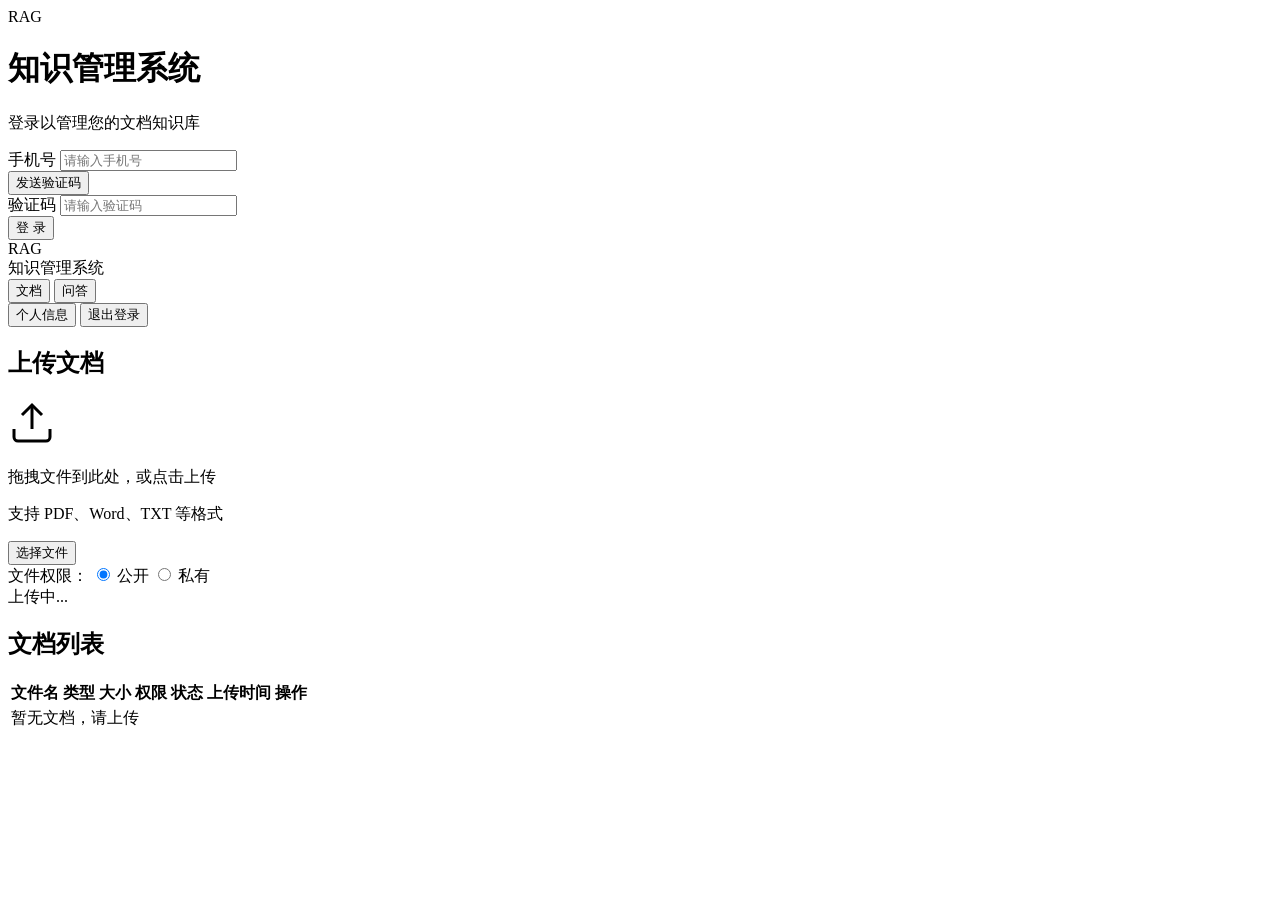
==== frontend/html/index.html @ 2d426584 "Initial commit: AI RAG 企业智能文档问答系统 - python/: FastAPI AI 微服务 (RAG 引擎 + 向量检索 + LLM) - java/: Spring Bo" ====
<!DOCTYPE html>
<html lang="zh-CN">
<head>
    <meta charset="UTF-8">
    <meta name="viewport" content="width=device-width, initial-scale=1.0">
    <title>RAG 知识系统</title>
    <link rel="stylesheet" href="css/style.css">
</head>
<body>
    <div id="app">
        <!-- 登录页面 -->
        <div id="loginPage" class="page active">
            <div class="login-card">
                <div class="login-header">
                    <div class="logo">RAG</div>
                    <h1>知识管理系统</h1>
                    <p class="subtitle">登录以管理您的文档知识库</p>
                </div>
                <div class="login-form">
                    <div class="form-group">
                        <label for="phoneInput">手机号</label>
                        <input type="tel" id="phoneInput" placeholder="请输入手机号" maxlength="11">
                    </div>
                    <div class="form-group">
                        <button id="sendCodeBtn" class="btn btn-secondary">发送验证码</button>
                    </div>
                    <div class="form-group">
                        <label for="codeInput">验证码</label>
                        <input type="text" id="codeInput" placeholder="请输入验证码" maxlength="6">
                    </div>
                    <div class="form-group">
                        <button id="loginBtn" class="btn btn-primary">登 录</button>
                    </div>
                </div>
            </div>
        </div>

        <!-- 主页面 -->
        <div id="mainPage" class="page">
            <!-- 顶部导航 -->
            <header class="header">
                <div class="header-left">
                    <div class="logo-small">RAG</div>
                    <span class="header-title">知识管理系统</span>
                </div>
                <div class="header-right">
                    <span id="userDisplay" class="user-info"></span>
                    <div class="header-tabs">
                        <button id="docTabBtn" class="btn btn-text active-tab">文档</button>
                        <button id="qaTabBtn" class="btn btn-text">问答</button>
                    </div>
                    <button id="profileBtn" class="btn btn-text">个人信息</button>
                    <button id="logoutBtn" class="btn btn-text">退出登录</button>
                </div>
            </header>

            <main class="main-content">
                <!-- 上传区域 -->
                <section class="card upload-section">
                    <h2 class="card-title">上传文档</h2>
                    <div class="upload-area" id="uploadArea">
                        <div class="upload-icon">
                            <svg width="48" height="48" viewBox="0 0 24 24" fill="none" stroke="currentColor" stroke-width="1.5">
                                <path d="M21 15v4a2 2 0 0 1-2 2H5a2 2 0 0 1-2-2v-4"/>
                                <polyline points="17 8 12 3 7 8"/>
                                <line x1="12" y1="3" x2="12" y2="15"/>
                            </svg>
                        </div>
                        <p class="upload-text">拖拽文件到此处，或点击上传</p>
                        <p class="upload-hint">支持 PDF、Word、TXT 等格式</p>
                        <input type="file" id="fileInput" hidden multiple>
                        <button id="selectFileBtn" class="btn btn-primary">选择文件</button>
                    </div>
                    <div class="permission-selector">
                        <span class="permission-label">文件权限：</span>
                        <label class="radio-label">
                            <input type="radio" name="permission" value="0" checked>
                            <span>公开</span>
                        </label>
                        <label class="radio-label">
                            <input type="radio" name="permission" value="1">
                            <span>私有</span>
                        </label>
                    </div>
                    <div id="uploadProgress" class="upload-progress hidden">
                        <div class="progress-bar">
                            <div class="progress-fill"></div>
                        </div>
                        <span class="progress-text">上传中...</span>
                    </div>
                </section>

                <!-- 文档列表 -->
                <section class="card document-list-section">
                    <h2 class="card-title">文档列表</h2>
                    <div class="table-wrapper">
                        <table class="doc-table">
                            <thead>
                                <tr>
                                    <th>文件名</th>
                                    <th>类型</th>
                                    <th>大小</th>
                                    <th>权限</th>
                                    <th>状态</th>
                                    <th>上传时间</th>
                                    <th>操作</th>
                                </tr>
                            </thead>
                            <tbody id="docTableBody">
                                <tr id="emptyRow">
                                    <td colspan="6" class="empty-state">暂无文档，请上传</td>
                                </tr>
                            </tbody>
                        </table>
                    </div>
                </section>

                <!-- 问答视图 -->
                <div id="qaView" style="display:none;">
                    <div class="qa-layout">
                        <aside class="qa-sidebar">
                            <button id="newSessionBtn" class="btn btn-primary btn-block">+ 新建对话</button>
                            <div class="qa-session-list" id="sessionList">
                                <div class="qa-session-empty">暂无对话</div>
                            </div>
                        </aside>
                        <section class="card qa-section">
                            <div class="qa-header">
                                <div class="qa-header-left">
                                    <h2 class="card-title" id="currentSessionTitle" style="margin:0; border:none; padding:0;">智能问答</h2>
                                    <span class="qa-subtitle" id="sessionSubtitle">请选择或新建一个对话</span>
                                </div>
                                <div class="qa-header-right">
                                    <button id="deleteSessionBtn" class="btn btn-danger btn-sm hidden">删除当前对话</button>
                                </div>
                            </div>
                            <div class="qa-messages" id="qaMessages">
                                <div class="qa-empty">请选择或新建一个对话</div>
                            </div>
                            <div class="qa-input-area">
                                <input type="text" id="qaInput" placeholder="请输入您的问题..." maxlength="500">
                                <button id="qaSendBtn" class="btn btn-primary">发送</button>
                            </div>
                        </section>
                    </div>
                </div>

            </main>
        </div>

        <!-- 个人信息弹窗 -->
        <div id="profileModal" class="modal-overlay" style="display:none;">
            <div class="modal-dialog">
                <div class="modal-header">
                    <h2>个人信息</h2>
                    <button id="closeProfileBtn" class="btn btn-text">&times;</button>
                </div>
                <div class="modal-body">
                    <div class="form-row">
                        <div class="form-group">
                            <label for="profilePhone">手机号</label>
                            <input type="text" id="profilePhone" disabled>
                        </div>
                        <div class="form-group">
                            <label for="profileUsername">用户名</label>
                            <input type="text" id="profileUsername" placeholder="设置用户名">
                        </div>
                    </div>
                    <div class="form-row">
                        <div class="form-group">
                            <label for="profileEmail">邮箱</label>
                            <input type="text" id="profileEmail" placeholder="设置邮箱">
                        </div>
                        <div class="form-group">
                            <label for="profilePassword">密码</label>
                            <input type="password" id="profilePassword" placeholder="留空则不修改">
                        </div>
                    </div>
                </div>
                <div class="modal-footer">
                    <button id="saveProfileBtn" class="btn btn-primary">保存修改</button>
                </div>
            </div>
        </div>

    </div>

    <!-- Toast 消息 -->
    <div id="toast" class="toast hidden"></div>

    <script src="js/api.js"></script>
    <script src="js/app.js"></script>
</body>
</html>
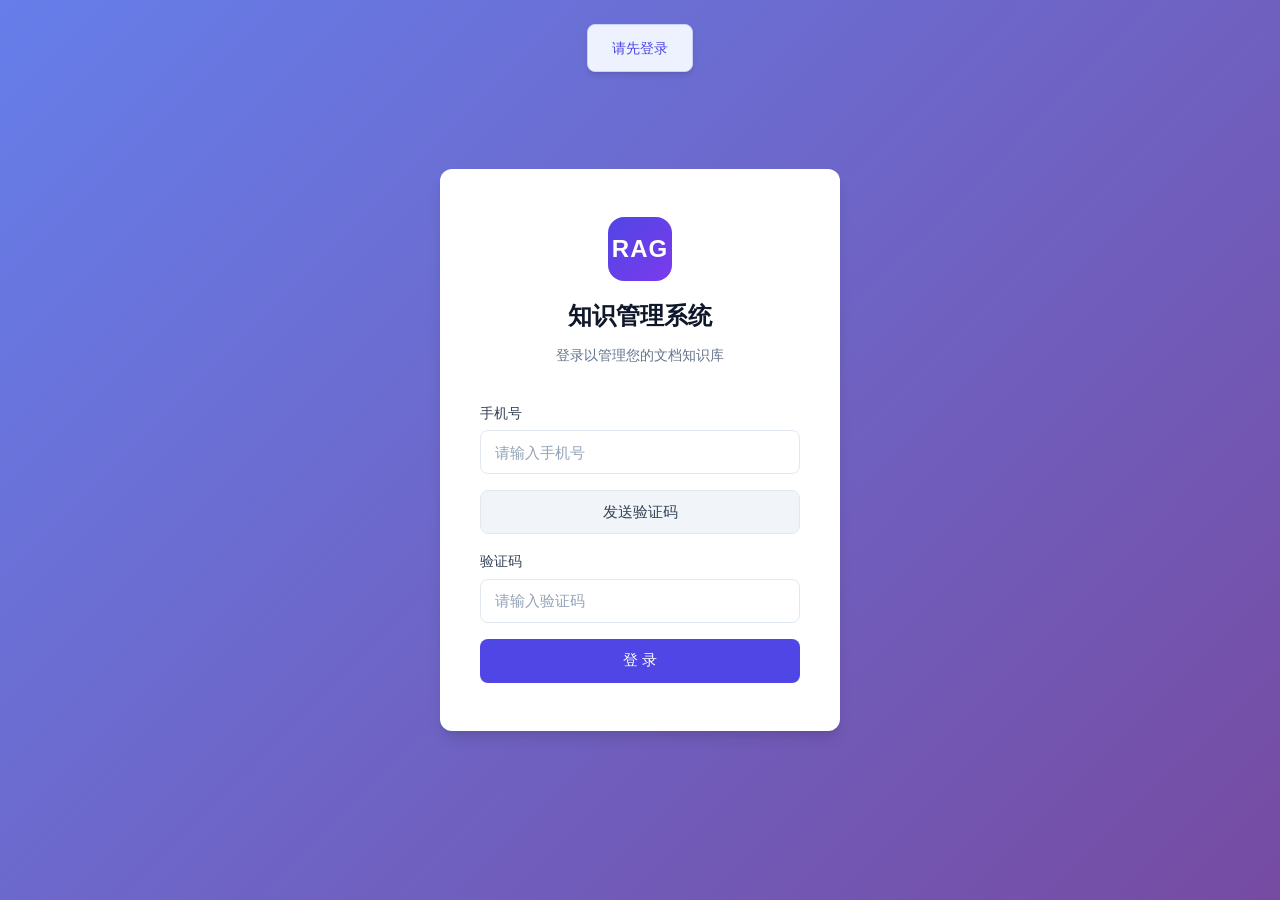
==== commit 48e10bdb: "update: 同步最新代码 - Python/Java/前端全量更新 - Python: RAG 引擎优化（动态 top_k、自适应策略、异常处理） - Java: 新增 strategy 参数透传" ====
--- a/frontend/html/index.html
+++ b/frontend/html/index.html
@@ -138,8 +138,17 @@
                                 <div class="qa-empty">请选择或新建一个对话</div>
                             </div>
                             <div class="qa-input-area">
-                                <input type="text" id="qaInput" placeholder="请输入您的问题..." maxlength="500">
-                                <button id="qaSendBtn" class="btn btn-primary">发送</button>
+                                <div class="qa-toolbar">
+                                    <div class="qa-strategy-group" id="qaStrategyGroup">
+                                        <button class="qa-strategy-btn active" data-value="0">默认</button>
+                                        <button class="qa-strategy-btn" data-value="1">对比</button>
+                                        <button class="qa-strategy-btn" data-value="2">专一</button>
+                                    </div>
+                                </div>
+                                <div class="qa-input-row">
+                                    <input type="text" id="qaInput" placeholder="请输入您的问题..." maxlength="500">
+                                    <button id="qaSendBtn" class="btn btn-primary">发送</button>
+                                </div>
                             </div>
                         </section>
                     </div>
@@ -178,6 +187,7 @@
                     </div>
                 </div>
                 <div class="modal-footer">
+                    <button id="deleteAccountBtn" class="btn btn-danger">注销账户</button>
                     <button id="saveProfileBtn" class="btn btn-primary">保存修改</button>
                 </div>
             </div>
--- a/frontend/html/css/style.css
+++ b/frontend/html/css/style.css
@@ -0,0 +1,1216 @@
+/* ============================================
+   RAG 知识管理系统 - 样式表
+   ============================================ */
+
+:root {
+    --primary: #4f46e5;
+    --primary-hover: #4338ca;
+    --primary-light: #eef2ff;
+    --success: #10b981;
+    --warning: #f59e0b;
+    --danger: #ef4444;
+    --danger-hover: #dc2626;
+    --gray-50: #f8fafc;
+    --gray-100: #f1f5f9;
+    --gray-200: #e2e8f0;
+    --gray-300: #cbd5e1;
+    --gray-400: #94a3b8;
+    --gray-500: #64748b;
+    --gray-600: #475569;
+    --gray-700: #334155;
+    --gray-800: #1e293b;
+    --gray-900: #0f172a;
+    --radius: 8px;
+    --radius-lg: 12px;
+    --shadow: 0 1px 3px rgba(0,0,0,0.08), 0 1px 2px rgba(0,0,0,0.06);
+    --shadow-md: 0 4px 6px -1px rgba(0,0,0,0.1), 0 2px 4px -1px rgba(0,0,0,0.06);
+    --shadow-lg: 0 10px 15px -3px rgba(0,0,0,0.1), 0 4px 6px -2px rgba(0,0,0,0.05);
+    --transition: 0.2s ease;
+}
+
+* {
+    margin: 0;
+    padding: 0;
+    box-sizing: border-box;
+}
+
+body {
+    font-family: -apple-system, BlinkMacSystemFont, "Segoe UI", Roboto, "Noto Sans SC", "PingFang SC", "Microsoft YaHei", sans-serif;
+    background: var(--gray-100);
+    color: var(--gray-800);
+    line-height: 1.6;
+    min-height: 100vh;
+}
+
+/* ============================================
+   页面容器
+   ============================================ */
+
+.page {
+    display: none;
+}
+
+.page.active {
+    display: block;
+}
+
+/* ============================================
+   登录页
+   ============================================ */
+
+#loginPage {
+    display: none;
+    align-items: center;
+    justify-content: center;
+    min-height: 100vh;
+    background: linear-gradient(135deg, #667eea 0%, #764ba2 100%);
+    padding: 20px;
+}
+
+#loginPage.active {
+    display: flex;
+}
+
+.login-card {
+    background: #fff;
+    border-radius: var(--radius-lg);
+    box-shadow: var(--shadow-lg);
+    padding: 48px 40px;
+    width: 100%;
+    max-width: 400px;
+}
+
+.login-header {
+    text-align: center;
+    margin-bottom: 36px;
+}
+
+.logo {
+    width: 64px;
+    height: 64px;
+    background: linear-gradient(135deg, var(--primary) 0%, #7c3aed 100%);
+    border-radius: 16px;
+    display: flex;
+    align-items: center;
+    justify-content: center;
+    font-size: 24px;
+    font-weight: 700;
+    color: #fff;
+    margin: 0 auto 16px;
+    letter-spacing: 1px;
+}
+
+.login-header h1 {
+    font-size: 24px;
+    font-weight: 700;
+    color: var(--gray-900);
+    margin-bottom: 8px;
+}
+
+.subtitle {
+    color: var(--gray-500);
+    font-size: 14px;
+}
+
+.login-form {
+    display: flex;
+    flex-direction: column;
+    gap: 16px;
+}
+
+/* ============================================
+   表单控件
+   ============================================ */
+
+.form-group {
+    display: flex;
+    flex-direction: column;
+    gap: 6px;
+}
+
+.form-group label {
+    font-size: 14px;
+    font-weight: 500;
+    color: var(--gray-700);
+}
+
+input[type="text"],
+input[type="tel"],
+input[type="password"] {
+    width: 100%;
+    height: 44px;
+    padding: 0 14px;
+    border: 1.5px solid var(--gray-200);
+    border-radius: var(--radius);
+    font-size: 15px;
+    color: var(--gray-800);
+    background: #fff;
+    transition: border-color var(--transition), box-shadow var(--transition);
+    outline: none;
+}
+
+input:focus {
+    border-color: var(--primary);
+    box-shadow: 0 0 0 3px rgba(79, 70, 229, 0.1);
+}
+
+input::placeholder {
+    color: var(--gray-400);
+}
+
+/* ============================================
+   按钮
+   ============================================ */
+
+.btn {
+    height: 44px;
+    padding: 0 24px;
+    border: none;
+    border-radius: var(--radius);
+    font-size: 15px;
+    font-weight: 500;
+    cursor: pointer;
+    transition: all var(--transition);
+    display: inline-flex;
+    align-items: center;
+    justify-content: center;
+    gap: 8px;
+    white-space: nowrap;
+}
+
+.btn:disabled {
+    opacity: 0.6;
+    cursor: not-allowed;
+}
+
+.btn-primary {
+    background: var(--primary);
+    color: #fff;
+}
+
+.btn-primary:hover:not(:disabled) {
+    background: var(--primary-hover);
+}
+
+.btn-secondary {
+    background: var(--gray-100);
+    color: var(--gray-700);
+    border: 1.5px solid var(--gray-200);
+}
+
+.btn-secondary:hover:not(:disabled) {
+    background: var(--gray-200);
+}
+
+.btn-danger {
+    background: var(--danger);
+    color: #fff;
+}
+
+.btn-danger:hover:not(:disabled) {
+    background: var(--danger-hover);
+}
+
+.btn-text {
+    background: transparent;
+    color: var(--gray-500);
+    font-size: 14px;
+    height: auto;
+    padding: 6px 12px;
+}
+
+.btn-text:hover {
+    color: var(--gray-700);
+    background: var(--gray-100);
+}
+
+.btn-sm {
+    height: 34px;
+    padding: 0 14px;
+    font-size: 13px;
+}
+
+.btn-block {
+    width: 100%;
+}
+
+/* ============================================
+   主页面头部
+   ============================================ */
+
+.header {
+    background: #fff;
+    border-bottom: 1px solid var(--gray-200);
+    padding: 0 32px;
+    height: 64px;
+    display: flex;
+    align-items: center;
+    justify-content: space-between;
+    box-shadow: var(--shadow);
+    position: sticky;
+    top: 0;
+    z-index: 100;
+}
+
+.header-left {
+    display: flex;
+    align-items: center;
+    gap: 12px;
+}
+
+.logo-small {
+    width: 36px;
+    height: 36px;
+    background: linear-gradient(135deg, var(--primary) 0%, #7c3aed 100%);
+    border-radius: 10px;
+    display: flex;
+    align-items: center;
+    justify-content: center;
+    font-size: 14px;
+    font-weight: 700;
+    color: #fff;
+    letter-spacing: 1px;
+}
+
+.header-title {
+    font-size: 18px;
+    font-weight: 600;
+    color: var(--gray-900);
+}
+
+.header-right {
+    display: flex;
+    align-items: center;
+    gap: 16px;
+}
+
+.user-info {
+    font-size: 14px;
+    color: var(--gray-600);
+}
+
+/* ============================================
+   主内容区
+   ============================================ */
+
+.main-content {
+    max-width: 1100px;
+    margin: 0 auto;
+    padding: 32px 24px;
+    display: flex;
+    flex-direction: column;
+    gap: 28px;
+}
+
+/* ============================================
+   卡片
+   ============================================ */
+
+.card {
+    background: #fff;
+    border-radius: var(--radius-lg);
+    box-shadow: var(--shadow);
+    padding: 28px;
+}
+
+.card-title {
+    font-size: 18px;
+    font-weight: 600;
+    color: var(--gray-900);
+    margin-bottom: 20px;
+    padding-bottom: 12px;
+    border-bottom: 1px solid var(--gray-100);
+}
+
+/* ============================================
+   上传区域
+   ============================================ */
+
+.upload-area {
+    border: 2px dashed var(--gray-300);
+    border-radius: var(--radius-lg);
+    padding: 48px 24px;
+    text-align: center;
+    cursor: pointer;
+    transition: all var(--transition);
+    background: var(--gray-50);
+}
+
+.upload-area:hover,
+.upload-area.dragover {
+    border-color: var(--primary);
+    background: var(--primary-light);
+}
+
+.upload-icon {
+    color: var(--gray-400);
+    margin-bottom: 12px;
+}
+
+.upload-area:hover .upload-icon,
+.upload-area.dragover .upload-icon {
+    color: var(--primary);
+}
+
+.upload-text {
+    font-size: 16px;
+    font-weight: 500;
+    color: var(--gray-700);
+    margin-bottom: 6px;
+}
+
+.upload-hint {
+    font-size: 13px;
+    color: var(--gray-400);
+    margin-bottom: 20px;
+}
+
+.permission-selector {
+    margin-top: 16px;
+    display: flex;
+    align-items: center;
+    gap: 16px;
+    padding: 12px 16px;
+    background: var(--gray-50);
+    border-radius: var(--radius);
+}
+
+.permission-label {
+    font-size: 14px;
+    font-weight: 500;
+    color: var(--gray-700);
+}
+
+.radio-label {
+    display: inline-flex;
+    align-items: center;
+    gap: 6px;
+    font-size: 14px;
+    color: var(--gray-700);
+    cursor: pointer;
+}
+
+.radio-label input[type="radio"] {
+    width: 16px;
+    height: 16px;
+    accent-color: var(--primary);
+    cursor: pointer;
+}
+
+.upload-progress {
+    margin-top: 16px;
+    display: flex;
+    align-items: center;
+    gap: 12px;
+}
+
+.progress-bar {
+    flex: 1;
+    height: 6px;
+    background: var(--gray-200);
+    border-radius: 3px;
+    overflow: hidden;
+}
+
+.progress-fill {
+    height: 100%;
+    width: 0%;
+    background: var(--primary);
+    border-radius: 3px;
+    transition: width 0.3s ease;
+}
+
+.progress-text {
+    font-size: 13px;
+    color: var(--gray-500);
+    white-space: nowrap;
+}
+
+/* ============================================
+   文档表格
+   ============================================ */
+
+.table-wrapper {
+    overflow-x: auto;
+}
+
+.doc-table {
+    width: 100%;
+    border-collapse: collapse;
+    font-size: 14px;
+}
+
+.doc-table thead {
+    background: var(--gray-50);
+}
+
+.doc-table th {
+    padding: 12px 16px;
+    text-align: left;
+    font-weight: 600;
+    color: var(--gray-600);
+    font-size: 13px;
+    text-transform: uppercase;
+    letter-spacing: 0.5px;
+    border-bottom: 1px solid var(--gray-200);
+}
+
+.doc-table td {
+    padding: 14px 16px;
+    border-bottom: 1px solid var(--gray-100);
+    color: var(--gray-700);
+    vertical-align: middle;
+}
+
+.doc-table tbody tr:hover {
+    background: var(--gray-50);
+}
+
+.doc-table tbody tr:last-child td {
+    border-bottom: none;
+}
+
+.empty-state {
+    text-align: center;
+    color: var(--gray-400);
+    padding: 48px 16px !important;
+    font-size: 15px;
+}
+
+/* 文件名列 */
+.file-name {
+    display: flex;
+    align-items: center;
+    gap: 10px;
+    font-weight: 500;
+}
+
+.file-icon {
+    width: 32px;
+    height: 32px;
+    border-radius: 6px;
+    display: flex;
+    align-items: center;
+    justify-content: center;
+    font-size: 12px;
+    font-weight: 600;
+    color: #fff;
+    flex-shrink: 0;
+}
+
+.file-icon.pdf { background: #ef4444; }
+.file-icon.word { background: #2563eb; }
+.file-icon.txt { background: #64748b; }
+.file-icon.image { background: #10b981; }
+.file-icon.other { background: var(--gray-400); }
+
+.file-name-text {
+    overflow: hidden;
+    text-overflow: ellipsis;
+    white-space: nowrap;
+    max-width: 240px;
+}
+
+/* 类型标签 */
+.type-tag {
+    display: inline-block;
+    padding: 2px 10px;
+    border-radius: 4px;
+    font-size: 12px;
+    font-weight: 500;
+}
+
+.type-tag.pdf { background: #fef2f2; color: #dc2626; }
+.type-tag.word { background: #eff6ff; color: #2563eb; }
+.type-tag.txt { background: #f1f5f9; color: #475569; }
+.type-tag.image { background: #ecfdf5; color: #059669; }
+.type-tag.other { background: var(--gray-100); color: var(--gray-600); }
+
+/* 权限标签 */
+.perm-tag {
+    display: inline-block;
+    padding: 3px 10px;
+    border-radius: 12px;
+    font-size: 12px;
+    font-weight: 500;
+}
+
+.perm-tag.public {
+    background: #dbeafe;
+    color: #1d4ed8;
+}
+
+.perm-tag.private {
+    background: #fef3c7;
+    color: #d97706;
+}
+
+/* 状态标签 */
+.status-tag {
+    display: inline-block;
+    padding: 3px 10px;
+    border-radius: 12px;
+    font-size: 12px;
+    font-weight: 500;
+}
+
+.status-tag.uploaded {
+    background: #dbeafe;
+    color: #1d4ed8;
+}
+
+.status-tag.processing {
+    background: #fef3c7;
+    color: #d97706;
+}
+
+.status-tag.completed {
+    background: #d1fae5;
+    color: #059669;
+}
+
+.status-tag.failed {
+    background: #fee2e2;
+    color: #dc2626;
+}
+
+/* 操作列 */
+.action-btns {
+    display: flex;
+    gap: 6px;
+}
+
+/* 文件大小 */
+.file-size {
+    color: var(--gray-500);
+    font-size: 13px;
+}
+
+/* ============================================
+   Toast 消息
+   ============================================ */
+
+.toast {
+    position: fixed;
+    top: 24px;
+    left: 50%;
+    transform: translateX(-50%);
+    padding: 12px 24px;
+    border-radius: var(--radius);
+    font-size: 14px;
+    font-weight: 500;
+    z-index: 1000;
+    box-shadow: var(--shadow-md);
+    transition: opacity 0.3s ease, transform 0.3s ease;
+    pointer-events: none;
+}
+
+.toast.hidden {
+    opacity: 0;
+    transform: translateX(-50%) translateY(-12px);
+}
+
+.toast.show {
+    opacity: 1;
+    transform: translateX(-50%) translateY(0);
+}
+
+.toast.success {
+    background: #d1fae5;
+    color: #065f46;
+    border: 1px solid #a7f3d0;
+}
+
+.toast.error {
+    background: #fee2e2;
+    color: #991b1b;
+    border: 1px solid #fecaca;
+}
+
+.toast.info {
+    background: var(--primary-light);
+    color: var(--primary);
+    border: 1px solid #c7d2fe;
+}
+
+/* ============================================
+   弹窗
+   ============================================ */
+
+.modal-overlay {
+    position: fixed;
+    top: 0;
+    left: 0;
+    width: 100%;
+    height: 100%;
+    background: rgba(0, 0, 0, 0.5);
+    display: none;
+    align-items: center;
+    justify-content: center;
+    z-index: 1000;
+}
+
+.modal-dialog {
+    background: #fff;
+    border-radius: var(--radius-lg);
+    box-shadow: var(--shadow-lg);
+    width: 100%;
+    max-width: 480px;
+    margin: 20px;
+    overflow: hidden;
+}
+
+.modal-header {
+    display: flex;
+    align-items: center;
+    justify-content: space-between;
+    padding: 20px 24px 0;
+}
+
+.modal-header h2 {
+    font-size: 18px;
+    font-weight: 600;
+    color: var(--gray-900);
+}
+
+.modal-header .btn-text {
+    font-size: 24px;
+    line-height: 1;
+    padding: 0 4px;
+    color: var(--gray-400);
+}
+
+.modal-header .btn-text:hover {
+    color: var(--gray-600);
+}
+
+.modal-body {
+    padding: 20px 24px;
+    display: flex;
+    flex-direction: column;
+    gap: 16px;
+}
+
+.modal-footer {
+    padding: 0 24px 20px;
+    display: flex;
+    justify-content: flex-end;
+    gap: 12px;
+}
+
+.form-row {
+    display: grid;
+    grid-template-columns: 1fr 1fr;
+    gap: 16px;
+}
+
+@media (max-width: 768px) {
+    .form-row {
+        grid-template-columns: 1fr;
+    }
+}
+
+/* ============================================
+   头部选项卡
+   ============================================ */
+
+.header-tabs {
+    display: flex;
+    gap: 4px;
+}
+
+.header-tabs .btn-text {
+    font-weight: 500;
+    color: var(--gray-500);
+    padding: 6px 14px;
+    border-radius: 6px;
+}
+
+.header-tabs .btn-text.active-tab {
+    color: var(--primary);
+    background: var(--primary-light);
+}
+
+/* ============================================
+   问答
+   ============================================ */
+
+.qa-section {
+    display: flex;
+    flex-direction: column;
+    min-height: 500px;
+}
+
+.qa-header {
+    display: flex;
+    align-items: center;
+    justify-content: space-between;
+    margin-bottom: 16px;
+    padding-bottom: 12px;
+    border-bottom: 1px solid var(--gray-100);
+}
+
+.qa-header-left {
+    display: flex;
+    align-items: baseline;
+    gap: 12px;
+}
+
+.qa-header-right {
+    display: flex;
+    align-items: center;
+    gap: 8px;
+}
+
+.qa-subtitle {
+    font-size: 13px;
+    color: var(--gray-400);
+}
+
+.qa-messages {
+    flex: 1;
+    overflow-y: auto;
+    padding: 16px 0;
+    min-height: 360px;
+    max-height: 480px;
+    display: flex;
+    flex-direction: column;
+    gap: 16px;
+}
+
+.qa-empty {
+    text-align: center;
+    color: var(--gray-400);
+    padding: 60px 16px;
+    font-size: 15px;
+}
+
+.qa-message-group {
+    display: flex;
+    flex-direction: column;
+    gap: 8px;
+    position: relative;
+    padding: 8px 8px 4px;
+    border-radius: var(--radius);
+    transition: background var(--transition);
+}
+
+.qa-message-group:hover {
+    background: var(--gray-50);
+}
+
+.qa-message-group.selected {
+    background: var(--primary-light);
+    outline: 1px solid var(--primary);
+}
+
+.qa-group-controls {
+    display: flex;
+    align-items: center;
+    justify-content: space-between;
+    margin-bottom: 2px;
+}
+
+.qa-checkbox-label {
+    display: flex;
+    align-items: center;
+    gap: 4px;
+    font-size: 12px;
+    color: var(--gray-500);
+    cursor: pointer;
+    user-select: none;
+}
+
+.qa-checkbox-label input[type="checkbox"] {
+    width: 16px;
+    height: 16px;
+    accent-color: var(--primary);
+    cursor: pointer;
+}
+
+.qa-delete-single {
+    background: none;
+    border: none;
+    color: var(--gray-400);
+    font-size: 18px;
+    cursor: pointer;
+    padding: 0 4px;
+    line-height: 1;
+    border-radius: 4px;
+    transition: all var(--transition);
+    opacity: 0;
+}
+
+.qa-message-group:hover .qa-delete-single {
+    opacity: 1;
+}
+
+.qa-delete-single:hover {
+    color: var(--danger);
+    background: var(--gray-100);
+}
+
+.qa-msg {
+    display: flex;
+    gap: 10px;
+    max-width: 85%;
+}
+
+.qa-question {
+    align-self: flex-end;
+    flex-direction: row-reverse;
+}
+
+.qa-answer {
+    align-self: flex-start;
+}
+
+.qa-msg-label {
+    width: 28px;
+    height: 28px;
+    border-radius: 50%;
+    display: flex;
+    align-items: center;
+    justify-content: center;
+    font-size: 13px;
+    font-weight: 600;
+    flex-shrink: 0;
+}
+
+.qa-question .qa-msg-label {
+    background: var(--primary);
+    color: #fff;
+}
+
+.qa-answer .qa-msg-label {
+    background: var(--gray-200);
+    color: var(--gray-600);
+}
+
+.qa-msg-content {
+    padding: 10px 14px;
+    border-radius: 12px;
+    font-size: 14px;
+    line-height: 1.6;
+    word-break: break-word;
+}
+
+.qa-question .qa-msg-content {
+    background: var(--primary);
+    color: #fff;
+    border-bottom-right-radius: 4px;
+}
+
+.qa-answer .qa-msg-content {
+    background: var(--gray-50);
+    color: var(--gray-800);
+    border-bottom-left-radius: 4px;
+}
+
+/* Markdown 渲染内容样式 */
+.qa-answer .markdown-body > :first-child {
+    margin-top: 0;
+}
+
+.qa-answer .markdown-body > :last-child {
+    margin-bottom: 0;
+}
+
+.qa-answer .markdown-body h1,
+.qa-answer .markdown-body h2,
+.qa-answer .markdown-body h3 {
+    margin: 16px 0 8px;
+    font-weight: 600;
+    color: var(--gray-900);
+    line-height: 1.4;
+}
+
+.qa-answer .markdown-body h1 { font-size: 18px; }
+.qa-answer .markdown-body h2 { font-size: 16px; }
+.qa-answer .markdown-body h3 { font-size: 15px; }
+
+.qa-answer .markdown-body p {
+    margin: 6px 0;
+    line-height: 1.7;
+}
+
+.qa-answer .markdown-body strong {
+    font-weight: 600;
+    color: var(--gray-900);
+}
+
+.qa-answer .markdown-body ul,
+.qa-answer .markdown-body ol {
+    margin: 6px 0;
+    padding-left: 20px;
+}
+
+.qa-answer .markdown-body li {
+    margin: 4px 0;
+    line-height: 1.7;
+}
+
+.qa-answer .markdown-body li > strong {
+    color: var(--primary);
+}
+
+.qa-answer .markdown-body code {
+    font-family: "SF Mono", "Cascadia Code", Consolas, monospace;
+    font-size: 13px;
+    background: var(--gray-200);
+    padding: 1px 6px;
+    border-radius: 4px;
+    color: var(--gray-800);
+}
+
+.qa-answer .markdown-body pre {
+    margin: 10px 0;
+    padding: 12px 16px;
+    background: var(--gray-800);
+    border-radius: var(--radius);
+    overflow-x: auto;
+}
+
+.qa-answer .markdown-body pre code {
+    background: none;
+    padding: 0;
+    color: #e2e8f0;
+    font-size: 13px;
+    line-height: 1.5;
+}
+
+.qa-answer .markdown-body hr {
+    border: none;
+    border-top: 1px solid var(--gray-200);
+    margin: 16px 0;
+}
+
+.qa-msg-time {
+    font-size: 11px;
+    color: var(--gray-400);
+    align-self: flex-end;
+    padding: 0 4px;
+}
+
+.qa-input-area {
+    display: flex;
+    flex-direction: column;
+    gap: 8px;
+    padding-top: 16px;
+    border-top: 1px solid var(--gray-100);
+}
+
+.qa-toolbar {
+    display: flex;
+    align-items: center;
+}
+
+.qa-strategy-group {
+    display: flex;
+    border: 1px solid var(--gray-200);
+    border-radius: 6px;
+    overflow: hidden;
+}
+
+.qa-strategy-btn {
+    padding: 4px 12px;
+    font-size: 12px;
+    border: none;
+    background: var(--gray-50);
+    color: var(--gray-500);
+    cursor: pointer;
+    transition: all 0.15s;
+}
+
+.qa-strategy-btn + .qa-strategy-btn {
+    border-left: 1px solid var(--gray-200);
+}
+
+.qa-strategy-btn.active {
+    background: var(--primary);
+    color: #fff;
+}
+
+.qa-strategy-btn:hover:not(.active) {
+    background: var(--gray-100);
+}
+
+.qa-input-row {
+    display: flex;
+    gap: 10px;
+}
+
+.qa-input-row input {
+    flex: 1;
+}
+
+/* ============================================
+   会话侧边栏
+   ============================================ */
+
+.qa-layout {
+    display: flex;
+    gap: 20px;
+    min-height: 500px;
+}
+
+.qa-sidebar {
+    width: 260px;
+    flex-shrink: 0;
+    background: #fff;
+    border-radius: var(--radius-lg);
+    box-shadow: var(--shadow);
+    padding: 16px;
+    display: flex;
+    flex-direction: column;
+    gap: 12px;
+}
+
+.qa-sidebar .btn-block {
+    width: 100%;
+}
+
+.qa-session-list {
+    flex: 1;
+    overflow-y: auto;
+    display: flex;
+    flex-direction: column;
+    gap: 4px;
+    max-height: 420px;
+}
+
+.qa-session-empty {
+    text-align: center;
+    color: var(--gray-400);
+    padding: 32px 16px;
+    font-size: 14px;
+}
+
+.qa-session-item {
+    display: flex;
+    align-items: center;
+    padding: 10px 12px;
+    border-radius: var(--radius);
+    cursor: pointer;
+    transition: all var(--transition);
+    gap: 8px;
+}
+
+.qa-session-item:hover {
+    background: var(--gray-50);
+}
+
+.qa-session-item.active {
+    background: var(--primary-light);
+    color: var(--primary);
+    font-weight: 500;
+}
+
+.qa-session-item .session-title {
+    flex: 1;
+    overflow: hidden;
+    text-overflow: ellipsis;
+    white-space: nowrap;
+    font-size: 14px;
+    color: var(--gray-700);
+}
+
+.qa-session-item.active .session-title {
+    color: var(--primary);
+}
+
+.qa-session-item .session-delete {
+    background: none;
+    border: none;
+    color: var(--gray-400);
+    font-size: 16px;
+    cursor: pointer;
+    padding: 0 4px;
+    line-height: 1;
+    border-radius: 4px;
+    opacity: 0;
+    transition: all var(--transition);
+}
+
+.qa-session-item:hover .session-delete {
+    opacity: 1;
+}
+
+.qa-session-item .session-delete:hover {
+    color: var(--danger);
+    background: var(--gray-100);
+}
+
+.qa-section {
+    flex: 1;
+    display: flex;
+    flex-direction: column;
+    min-height: 500px;
+}
+
+@media (max-width: 768px) {
+    .qa-layout {
+        flex-direction: column;
+    }
+
+    .qa-sidebar {
+        width: 100%;
+    }
+
+    .qa-session-list {
+        max-height: 200px;
+    }
+}
+
+/* 禁用状态 */
+.qa-input-area input:disabled {
+    background: var(--gray-50);
+    cursor: not-allowed;
+}
+
+/* ============================================
+   隐藏工具
+   ============================================ */
+
+.hidden {
+    display: none !important;
+}
+
+/* ============================================
+   响应式
+   ============================================ */
+
+@media (max-width: 768px) {
+    .login-card {
+        padding: 32px 24px;
+    }
+
+    .header {
+        padding: 0 16px;
+    }
+
+    .main-content {
+        padding: 16px;
+    }
+
+    .card {
+        padding: 20px;
+    }
+
+    .doc-table {
+        font-size: 13px;
+    }
+
+    .doc-table th,
+    .doc-table td {
+        padding: 10px 12px;
+    }
+
+    .file-name-text {
+        max-width: 140px;
+    }
+
+    .action-btns {
+        flex-direction: column;
+    }
+}
